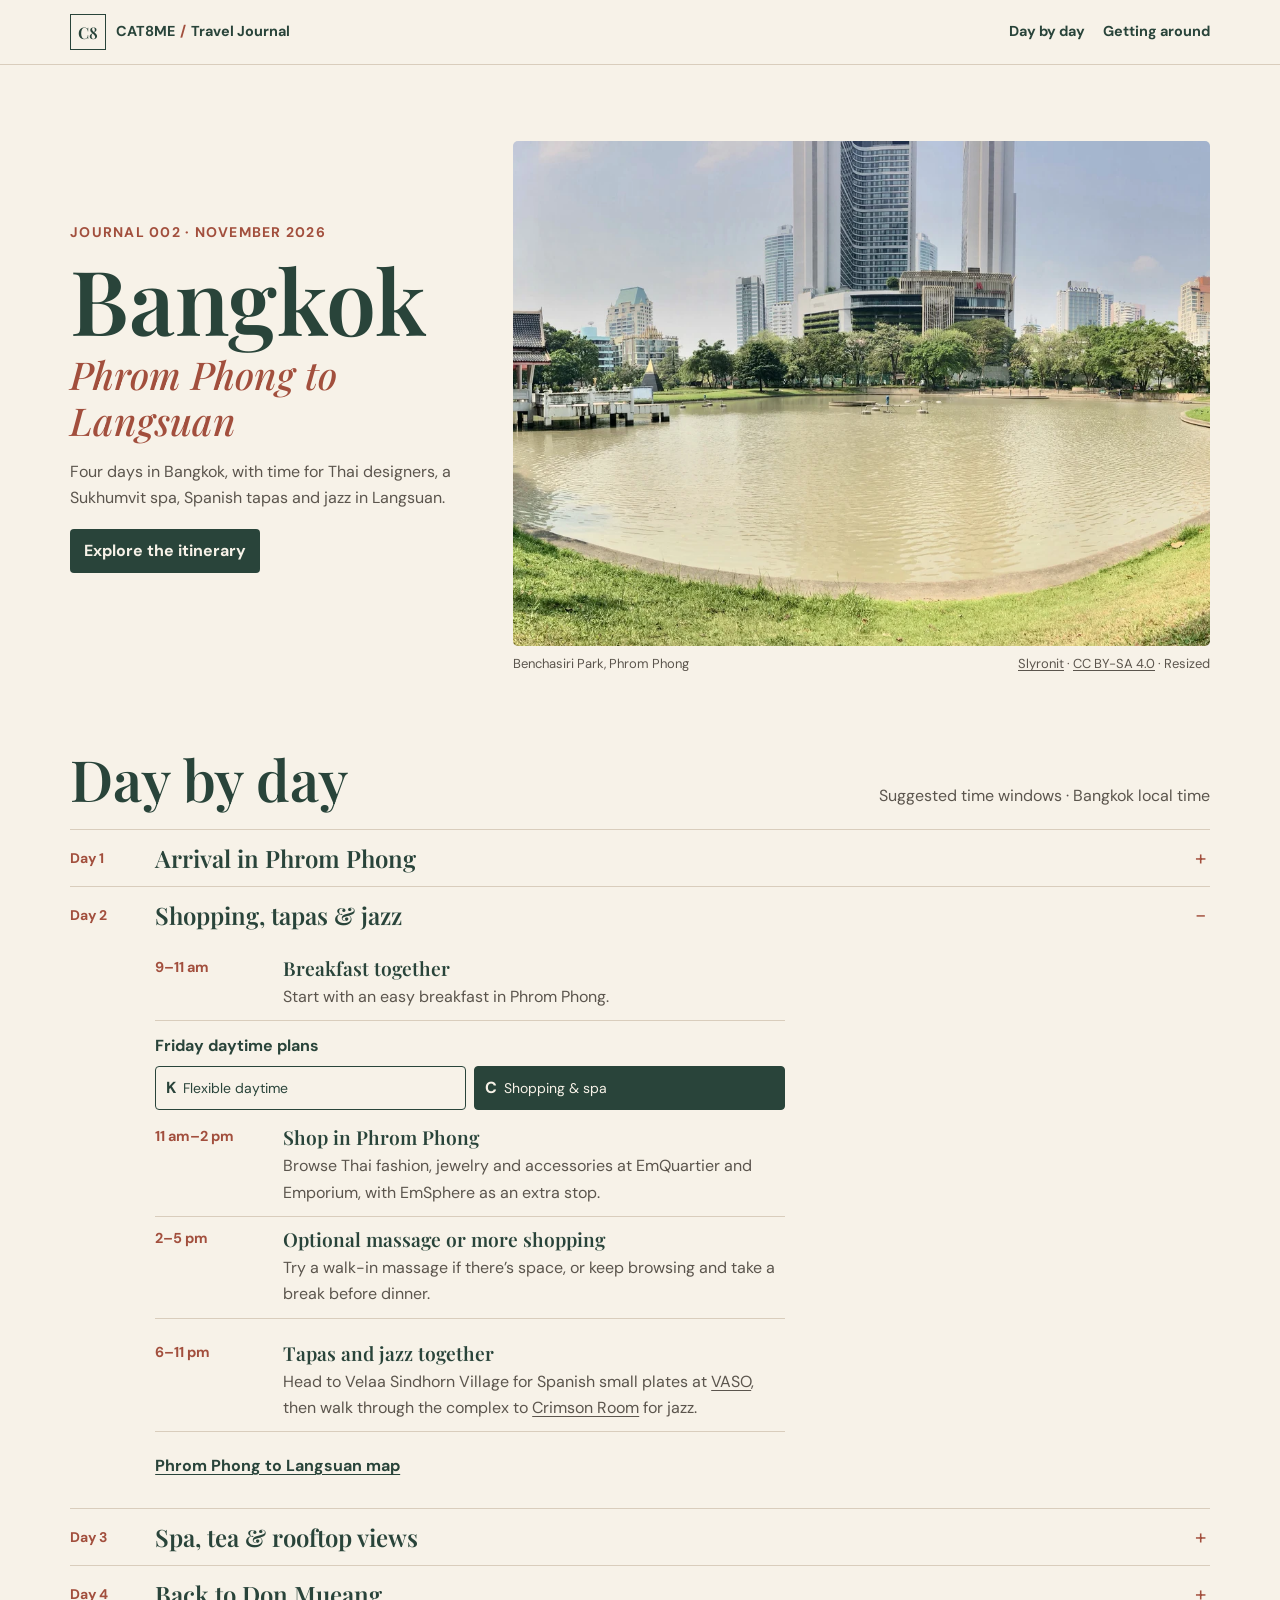
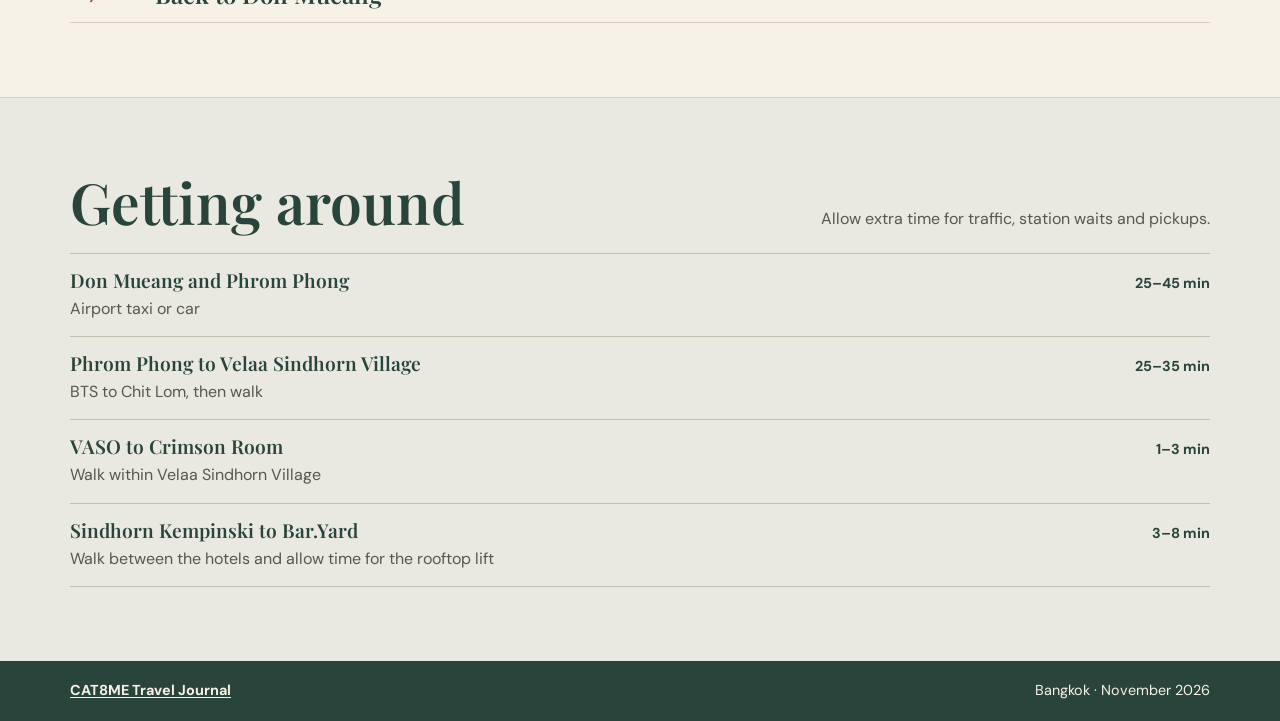
==== trips/002-2026-11-bangkok/index.html @ 8de7aae2 "Publish Bangkok as Travel Journal 002" ====
<!doctype html>
<html lang="en">
<head>
<meta charset="utf-8">
<meta name="viewport" content="width=device-width, initial-scale=1">
<meta name="theme-color" content="#29443A">
<meta name="description" content="A four-day Bangkok travel journal from Phrom Phong to Langsuan.">
<title>Bangkok · CAT8ME Travel Journal</title>
<link rel="stylesheet" href="https://fonts.googleapis.com/css2?family=DM+Sans:wght@400;500;600;700&amp;family=Playfair+Display:ital,wght@0,600;1,500&amp;display=swap">
<link rel="stylesheet" href="assets/journal.css">
<style>body { margin: 0; }</style>
</head>
<body>
<article id="bangkok-journal" lang="en">
  <header class="bj-header">
    <a class="bj-brand" href="../../" aria-label="CAT8ME Travel Journal home">
      <span class="bj-mark" aria-hidden="true">C8</span>
      <span>CAT8ME <span class="bj-brand-divider">/</span> Travel Journal</span>
    </a>
    <nav aria-label="Bangkok journal sections">
      <a href="#bj-days">Day by day</a>
      <a href="#bj-transit">Getting around</a>
    </nav>
  </header>

  <section class="bj-hero bj-wrap" aria-labelledby="bj-title">
    <div class="bj-hero-copy">
      <p class="bj-kicker">Journal 002 · November 2026</p>
      <h1 id="bj-title">Bangkok</h1>
      <p class="bj-deck">Phrom Phong to Langsuan</p>
      <p class="bj-summary">Four days in Bangkok, with time for Thai designers, a Sukhumvit spa, Spanish tapas and jazz in Langsuan.</p>
      <a class="bj-action" href="#bj-days">Explore the itinerary</a>
    </div>
    <figure class="bj-hero-photo">
      <img src="assets/benchasiri-park.webp" alt="The lake and pavilion at Benchasiri Park, with the Phrom Phong skyline behind them" width="1760" height="738" fetchpriority="high">
      <figcaption>
        <span>Benchasiri Park, Phrom Phong</span>
        <span><a href="https://commons.wikimedia.org/wiki/File:Benchasiri_Park,_Bangkok_Panorama.jpg" target="_blank" rel="noopener noreferrer">Slyronit</a> · <a href="https://creativecommons.org/licenses/by-sa/4.0/" target="_blank" rel="noopener noreferrer">CC BY-SA 4.0</a> · Resized</span>
      </figcaption>
    </figure>
  </section>

  <section class="bj-section bj-wrap" id="bj-days" aria-labelledby="bj-days-heading">
    <div class="bj-section-top">
      <h2 id="bj-days-heading">Day by day</h2>
      <p>Suggested time windows · Bangkok local time</p>
    </div>
    <div class="bj-days">
      <details name="bangkok-days">
        <summary><span class="bj-day-label">Day 1</span><strong>Arrival in Phrom Phong</strong></summary>
        <div class="bj-day-body">
          <div class="bj-slot">
            <p class="bj-slot-time">Evening</p>
            <div><h3>Don Mueang to Sukhumvit</h3><p>From Don Mueang International Airport, take an airport taxi or arrange a car to Phrom Phong. Allow time for immigration, bags and pickup.</p></div>
          </div>
          <a class="bj-link" href="https://www.google.com/maps/dir/?api=1&amp;origin=Don+Mueang+International+Airport&amp;destination=Phrom+Phong+BTS+Station&amp;travelmode=driving" target="_blank" rel="noopener noreferrer">Airport to Phrom Phong map</a>
        </div>
      </details>

      <details name="bangkok-days" open>
        <summary><span class="bj-day-label">Day 2</span><strong>Shopping, tapas &amp; jazz</strong></summary>
        <div class="bj-day-body">
          <div class="bj-slot">
            <p class="bj-slot-time">9–11 am</p>
            <div><h3>Breakfast together</h3><p>Start with an easy breakfast in Phrom Phong.</p></div>
          </div>
          <fieldset class="bj-plans">
            <legend>Friday daytime plans</legend>
            <div class="bj-plan-choice">
              <input type="radio" id="bj-plan-k" name="bangkok-friday-plan">
              <label for="bj-plan-k">K <span>Flexible daytime</span></label>
              <input type="radio" id="bj-plan-c" name="bangkok-friday-plan" checked>
              <label for="bj-plan-c">C <span>Shopping &amp; spa</span></label>
              <div class="bj-plan-content">
                <section class="bj-k-plan" aria-label="K’s daytime plan">
                  <div class="bj-slot">
                    <p class="bj-slot-time">11 am–5 pm</p>
                    <div><h3>Independent daytime plans</h3><p>Keep the middle of the day flexible. Leave a travel buffer for Langsuan in the evening.</p></div>
                  </div>
                </section>
                <section class="bj-c-plan" aria-label="C’s daytime plan">
                  <div class="bj-slot">
                    <p class="bj-slot-time">11 am–2 pm</p>
                    <div><h3>Shop in Phrom Phong</h3><p>Browse Thai fashion, jewelry and accessories at EmQuartier and Emporium, with EmSphere as an extra stop.</p></div>
                  </div>
                  <div class="bj-slot">
                    <p class="bj-slot-time">2–5 pm</p>
                    <div><h3>Optional massage or more shopping</h3><p>Try a walk-in massage if there’s space, or keep browsing and take a break before dinner.</p></div>
                  </div>
                </section>
              </div>
            </div>
          </fieldset>
          <div class="bj-slot">
            <p class="bj-slot-time">6–11 pm</p>
            <div><h3>Tapas and jazz together</h3><p>Head to Velaa Sindhorn Village for Spanish small plates at <a href="https://www.akarahospitality.com/restaurant/vasobangkok" target="_blank" rel="noopener noreferrer">VASO</a>, then walk through the complex to <a href="https://www.crimsonroombkk.com/contact-us" target="_blank" rel="noopener noreferrer">Crimson Room</a> for jazz.</p></div>
          </div>
          <a class="bj-link" href="https://www.google.com/maps/dir/?api=1&amp;origin=Phrom+Phong+BTS+Station&amp;destination=Velaa+Sindhorn+Village+Bangkok&amp;travelmode=transit" target="_blank" rel="noopener noreferrer">Phrom Phong to Langsuan map</a>
        </div>
      </details>

      <details name="bangkok-days">
        <summary><span class="bj-day-label">Day 3</span><strong>Spa, tea &amp; rooftop views</strong></summary>
        <div class="bj-day-body">
          <div class="bj-slot">
            <p class="bj-slot-time">9 am–1 pm</p>
            <div><h3>Spa in Sukhumvit</h3><p>Start with breakfast and a visit to <a href="https://oasisspa.net/en/destination/bangkok/Sukhumvit31/" target="_blank" rel="noopener noreferrer">Oasis Spa Sukhumvit 31</a>.</p></div>
          </div>
          <div class="bj-slot">
            <p class="bj-slot-time">1–5 pm</p>
            <div><h3>EmQuartier and the glass atrium</h3><p>Return to EmQuartier for a slower browse, then head to Sindhorn Kempinski for coffee and dessert.</p></div>
          </div>
          <div class="bj-slot">
            <p class="bj-slot-time">6–10 pm</p>
            <div><h3>Dinner and skyline views</h3><p>Finish the day at <a href="https://www.kimptonmaalaibangkok.com/bangkok-restaurants/baryard-rooftop-bar/" target="_blank" rel="noopener noreferrer">Bar.Yard</a>, on the rooftop at Kimpton Maa-Lai.</p></div>
          </div>
          <nav class="bj-route-links" aria-label="Day 3 map directions">
            <a class="bj-link" href="https://www.google.com/maps/dir/?api=1&amp;origin=Oasis+Spa+Sukhumvit+31+Bangkok&amp;destination=EmQuartier+Bangkok&amp;travelmode=driving" target="_blank" rel="noopener noreferrer">Oasis Spa to EmQuartier</a>
            <a class="bj-link" href="https://www.google.com/maps/dir/?api=1&amp;origin=EmQuartier+Bangkok&amp;destination=Sindhorn+Kempinski+Hotel+Bangkok&amp;travelmode=driving" target="_blank" rel="noopener noreferrer">EmQuartier to Kempinski</a>
            <a class="bj-link" href="https://www.google.com/maps/dir/?api=1&amp;origin=Sindhorn+Kempinski+Hotel+Bangkok&amp;destination=Bar.Yard+Rooftop+Bar+Kimpton+Maa-Lai+Bangkok&amp;travelmode=walking" target="_blank" rel="noopener noreferrer">Kempinski to Bar.Yard</a>
          </nav>
        </div>
      </details>

      <details name="bangkok-days">
        <summary><span class="bj-day-label">Day 4</span><strong>Back to Don Mueang</strong></summary>
        <div class="bj-day-body">
          <div class="bj-slot">
            <p class="bj-slot-time">Early morning</p>
            <div><h3>Departure</h3><p>Arrange a taxi or car in advance for the airport run. Confirm the terminal and allow time for check-in, security and traffic.</p></div>
          </div>
          <a class="bj-link" href="https://www.google.com/maps/dir/?api=1&amp;origin=Phrom+Phong+BTS+Station&amp;destination=Don+Mueang+International+Airport&amp;travelmode=driving" target="_blank" rel="noopener noreferrer">Phrom Phong to airport map</a>
        </div>
      </details>
    </div>
  </section>

  <section class="bj-transport" id="bj-transit" aria-labelledby="bj-transit-heading">
    <div class="bj-section bj-wrap">
      <div class="bj-section-top">
        <h2 id="bj-transit-heading">Getting around</h2>
        <p>Allow extra time for traffic, station waits and pickups.</p>
      </div>
      <ul class="bj-legs">
        <li><div><h3>Don Mueang and Phrom Phong</h3><p>Airport taxi or car</p></div><strong>25–45 min</strong></li>
        <li><div><h3>Phrom Phong to Velaa Sindhorn Village</h3><p>BTS to Chit Lom, then walk</p></div><strong>25–35 min</strong></li>
        <li><div><h3>VASO to Crimson Room</h3><p>Walk within Velaa Sindhorn Village</p></div><strong>1–3 min</strong></li>
        <li><div><h3>Sindhorn Kempinski to Bar.Yard</h3><p>Walk between the hotels and allow time for the rooftop lift</p></div><strong>3–8 min</strong></li>
      </ul>
    </div>
  </section>

  <footer class="bj-footer">
    <div class="bj-wrap"><a href="../../">CAT8ME Travel Journal</a><span>Bangkok · November 2026</span></div>
  </footer>
</article>
</body>
</html>
---- trips/002-2026-11-bangkok/assets/journal.css ----
#bangkok-journal {
  --bj-forest: #29443A;
  --bj-rust: #A24F3D;
  --bj-blue: #7893A4;
  --bj-gold: #B98A48;
  --bj-ivory: #F7F2E8;
  --bj-ink: #2D2925;
  --bj-line: #d9cdbc;
  --bj-quiet: #5b554d;
  --bj-serif: "Playfair Display", Georgia, serif;
  --bj-sans: "DM Sans", system-ui, sans-serif;
  display: block;
  background: var(--bj-ivory);
  color: var(--bj-ink);
  color-scheme: light;
  font: 400 1rem/1.65 var(--bj-sans);
  letter-spacing: normal;
}
#bangkok-journal *, #bangkok-journal *::before, #bangkok-journal *::after { box-sizing: border-box; }
#bangkok-journal a { color: inherit; text-underline-offset: .16em; }
#bangkok-journal a:focus-visible, #bangkok-journal summary:focus-visible { outline: 2px solid var(--bj-rust); outline-offset: 4px; }
#bangkok-journal h1, #bangkok-journal h2, #bangkok-journal h3, #bangkok-journal p, #bangkok-journal figure { margin: 0; }
#bangkok-journal h1, #bangkok-journal h2, #bangkok-journal h3 {
  color: var(--bj-forest);
  font-family: var(--bj-serif);
  font-weight: 600;
  letter-spacing: normal;
}
#bangkok-journal h2 { font-size: clamp(2.3rem, 5.4vw, 3.55rem); line-height: 1.06; }
#bangkok-journal h3 { font-size: 1.2rem; line-height: 1.3; }
#bangkok-journal .bj-wrap { width: min(1140px, 100% - clamp(36px, 9vw, 120px)); margin-inline: auto; }

#bangkok-journal .bj-header {
  display: flex;
  align-items: center;
  justify-content: space-between;
  flex-wrap: wrap;
  gap: 4px 22px;
  border-bottom: 1px solid var(--bj-line);
  padding: 10px max(calc((100% - 1140px) / 2), clamp(18px, 4.5vw, 60px));
  color: var(--bj-forest);
  font-size: .9rem;
  font-weight: 700;
}
#bangkok-journal .bj-brand { display: flex; align-items: center; gap: 10px; text-decoration: none; }
#bangkok-journal .bj-mark {
  display: grid;
  width: 36px;
  height: 36px;
  place-items: center;
  border: 1px solid var(--bj-forest);
  font: 600 1rem var(--bj-serif);
}
#bangkok-journal .bj-brand-divider { color: var(--bj-rust); margin-inline: .15em; }
#bangkok-journal .bj-header nav { display: flex; flex-wrap: wrap; gap: 0 18px; }
#bangkok-journal .bj-header nav a { display: inline-flex; align-items: center; min-height: 44px; text-decoration: none; }
#bangkok-journal .bj-header a:hover { text-decoration: underline; }

#bangkok-journal .bj-hero { padding-block: clamp(32px, 6.5vw, 76px) 0; }
#bangkok-journal .bj-hero-copy { max-width: 710px; margin-bottom: clamp(22px, 4vw, 36px); }
#bangkok-journal .bj-kicker {
  margin-bottom: 11px;
  color: var(--bj-rust);
  font-size: .875rem;
  font-weight: 700;
  text-transform: uppercase;
  letter-spacing: .09em;
}
#bangkok-journal h1 { font-size: clamp(4rem, 10.5vw, 8.1rem); line-height: .99; }
#bangkok-journal .bj-deck {
  margin-top: 7px;
  color: var(--bj-rust);
  font: italic 500 clamp(1.45rem, 3vw, 2.55rem)/1.2 var(--bj-serif);
}
#bangkok-journal .bj-summary { max-width: 49ch; margin-top: 16px; color: var(--bj-quiet); }
#bangkok-journal .bj-action {
  display: inline-flex;
  align-items: center;
  min-height: 44px;
  margin-top: 17px;
  padding: 8px 14px;
  background: var(--bj-forest);
  color: var(--bj-ivory);
  border-radius: 4px;
  font-weight: 700;
  text-decoration: none;
}
#bangkok-journal .bj-action:hover { text-decoration: underline; }
#bangkok-journal .bj-hero-photo img {
  display: block;
  width: 100%;
  height: auto;
  min-height: 190px;
  object-fit: cover;
  border-radius: 5px;
}
#bangkok-journal figcaption {
  display: flex;
  justify-content: space-between;
  flex-wrap: wrap;
  gap: 2px 18px;
  padding-top: 7px;
  color: var(--bj-quiet);
  font-size: .8125rem;
}

#bangkok-journal .bj-section { padding-block: clamp(36px, 7vw, 74px); scroll-margin-top: 16px; }
#bangkok-journal .bj-section-top {
  display: flex;
  justify-content: space-between;
  align-items: end;
  flex-wrap: wrap;
  gap: 8px 24px;
  margin-bottom: 20px;
}
#bangkok-journal .bj-section-top p { color: var(--bj-quiet); }
#bangkok-journal .bj-days { border-bottom: 1px solid var(--bj-line); }
#bangkok-journal details { display: block; border-top: 1px solid var(--bj-line); }
#bangkok-journal summary {
  display: grid;
  grid-template-columns: 4.7rem 1fr 1.25em;
  align-items: center;
  min-height: 56px;
  gap: 10px;
  padding-block: 10px;
  list-style: none;
  cursor: pointer;
  color: var(--bj-forest);
}
#bangkok-journal summary::-webkit-details-marker { display: none; }
#bangkok-journal summary::after { content: "+"; color: var(--bj-rust); font-size: 1.3rem; line-height: 1; text-align: center; }
#bangkok-journal details[open] summary::after { content: "−"; }
#bangkok-journal summary:hover strong { text-decoration: underline; text-underline-offset: .16em; }
#bangkok-journal summary strong { font: 600 clamp(1.08rem, 2.25vw, 1.5rem)/1.25 var(--bj-serif); }
#bangkok-journal .bj-day-label { color: var(--bj-rust); font-size: .875rem; font-weight: 700; }
#bangkok-journal .bj-day-body { display: grid; gap: 12px; max-width: 715px; padding: 3px 0 20px calc(4.7rem + 10px); }
#bangkok-journal .bj-day-body p { color: var(--bj-quiet); margin-top: 3px; }
#bangkok-journal .bj-link { width: fit-content; color: var(--bj-forest); font-weight: 700; min-height: 44px; display: inline-flex; align-items: center; }

#bangkok-journal .bj-transport {
  background: color-mix(in srgb, var(--bj-blue) 11%, var(--bj-ivory));
  border-top: 1px solid var(--bj-line);
  scroll-margin-top: 16px;
}
#bangkok-journal .bj-legs { list-style: none; padding: 0; margin: 0; border-bottom: 1px solid #c3bdaf; }
#bangkok-journal .bj-legs li {
  display: flex;
  justify-content: space-between;
  align-items: baseline;
  gap: 8px 20px;
  padding-block: 14px;
  border-top: 1px solid #c3bdaf;
}
#bangkok-journal .bj-legs p { color: var(--bj-quiet); margin-top: 3px; }
#bangkok-journal .bj-legs strong { color: var(--bj-forest); white-space: nowrap; font-variant-numeric: tabular-nums; font-size: .9rem; }
#bangkok-journal .bj-footer { background: var(--bj-forest); color: var(--bj-ivory); }
#bangkok-journal .bj-footer div { display: flex; justify-content: space-between; flex-wrap: wrap; gap: 4px 20px; padding-block: 18px; font-size: .9rem; }
#bangkok-journal .bj-footer a { font-weight: 700; }

@media (min-width: 700px) {
  #bangkok-journal .bj-hero { display: grid; grid-template-columns: minmax(0, .75fr) minmax(0, 1.25fr); align-items: center; gap: 24px; }
  #bangkok-journal .bj-hero-copy { margin-bottom: 0; padding-bottom: 22px; }
  #bangkok-journal h1 { font-size: clamp(4rem, 7vw, 7rem); }
  #bangkok-journal .bj-hero-photo img { aspect-ratio: 1.38; }
}
@media (max-width: 450px) {
  #bangkok-journal summary { grid-template-columns: 3.35rem 1fr 1em; gap: 6px; }
  #bangkok-journal .bj-day-body { padding-left: 0; }
  #bangkok-journal .bj-legs li { flex-wrap: wrap; }
  #bangkok-journal .bj-legs strong { color: var(--bj-rust); }
}

#bangkok-journal .bj-route-links { display: flex; flex-wrap: wrap; gap: 0 18px; }

#bangkok-journal .bj-slot {
  display: grid;
  grid-template-columns: minmax(6rem, 7.25rem) minmax(0, 1fr);
  gap: 7px 12px;
  padding-block: 10px;
  border-bottom: 1px solid var(--bj-line);
}
#bangkok-journal .bj-slot .bj-slot-time {
  margin: 0;
  color: var(--bj-rust);
  font-size: .9rem;
  font-weight: 700;
  font-variant-numeric: tabular-nums;
}
#bangkok-journal .bj-plans {
  min-inline-size: 0;
  margin: 0;
  padding: 0;
  border: 0;
}
#bangkok-journal .bj-plans legend {
  padding: 0;
  margin-bottom: 6px;
  color: var(--bj-forest);
  font-weight: 700;
}
#bangkok-journal .bj-plan-choice {
  position: relative;
  display: grid;
  grid-template-columns: repeat(2, minmax(0, 1fr));
  gap: 5px 8px;
}
#bangkok-journal .bj-plan-choice input {
  position: absolute;
  width: 1px;
  height: 1px;
  clip-path: inset(50%);
}
#bangkok-journal .bj-plan-choice label {
  display: flex;
  align-items: baseline;
  flex-wrap: wrap;
  gap: 1px 7px;
  min-height: 44px;
  padding: 8px 10px;
  border: 1px solid var(--bj-forest);
  border-radius: 4px;
  color: var(--bj-forest);
  font-weight: 700;
  cursor: pointer;
}
#bangkok-journal .bj-plan-choice label span { font-size: .875rem; font-weight: 400; }
#bangkok-journal .bj-plan-choice input:checked + label { background: var(--bj-forest); color: var(--bj-ivory); }
#bangkok-journal .bj-plan-choice input:focus-visible + label { outline: 2px solid var(--bj-rust); outline-offset: 2px; }
#bangkok-journal .bj-plan-content { grid-column: 1 / -1; }
#bangkok-journal .bj-k-plan, #bangkok-journal .bj-c-plan { display: none; }
#bangkok-journal #bj-plan-k:checked ~ .bj-plan-content .bj-k-plan,
#bangkok-journal #bj-plan-c:checked ~ .bj-plan-content .bj-c-plan { display: block; }

@media (max-width: 450px) {
  #bangkok-journal .bj-slot { grid-template-columns: 1fr; gap: 3px; }
}
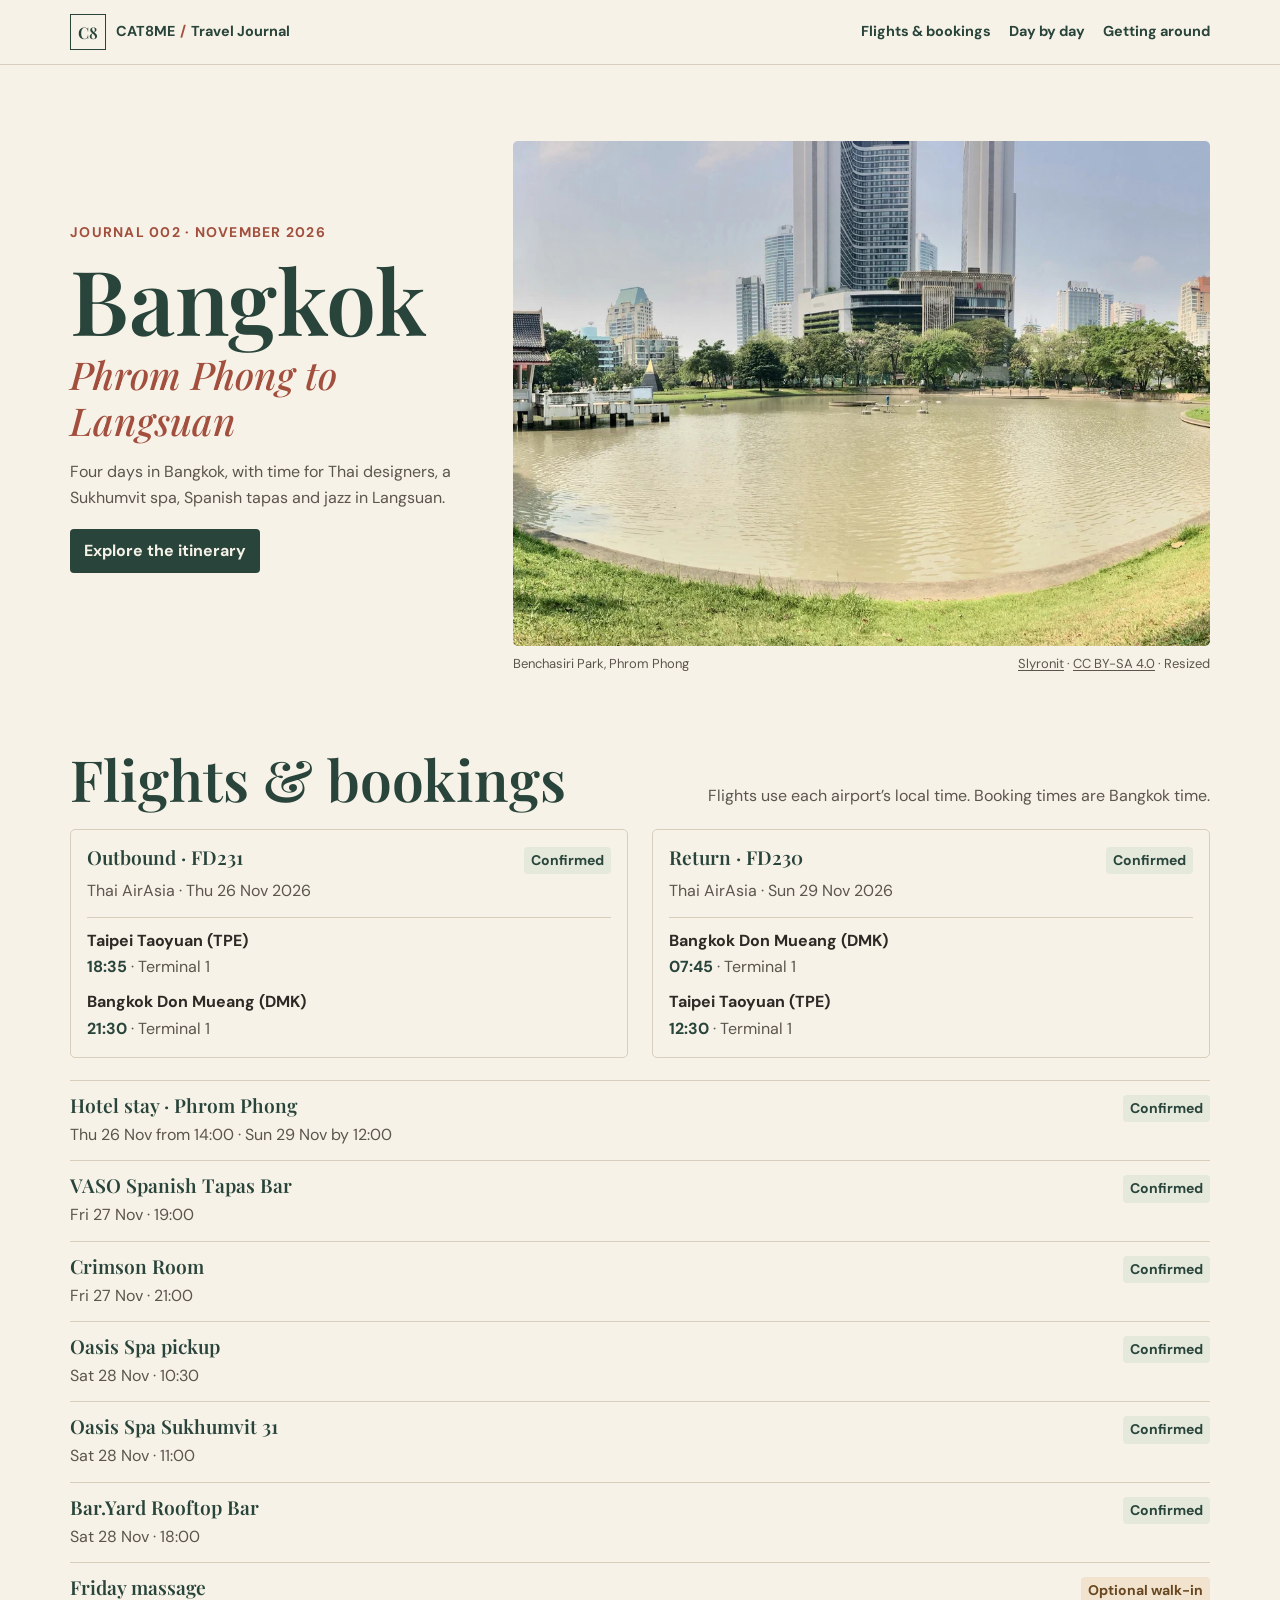
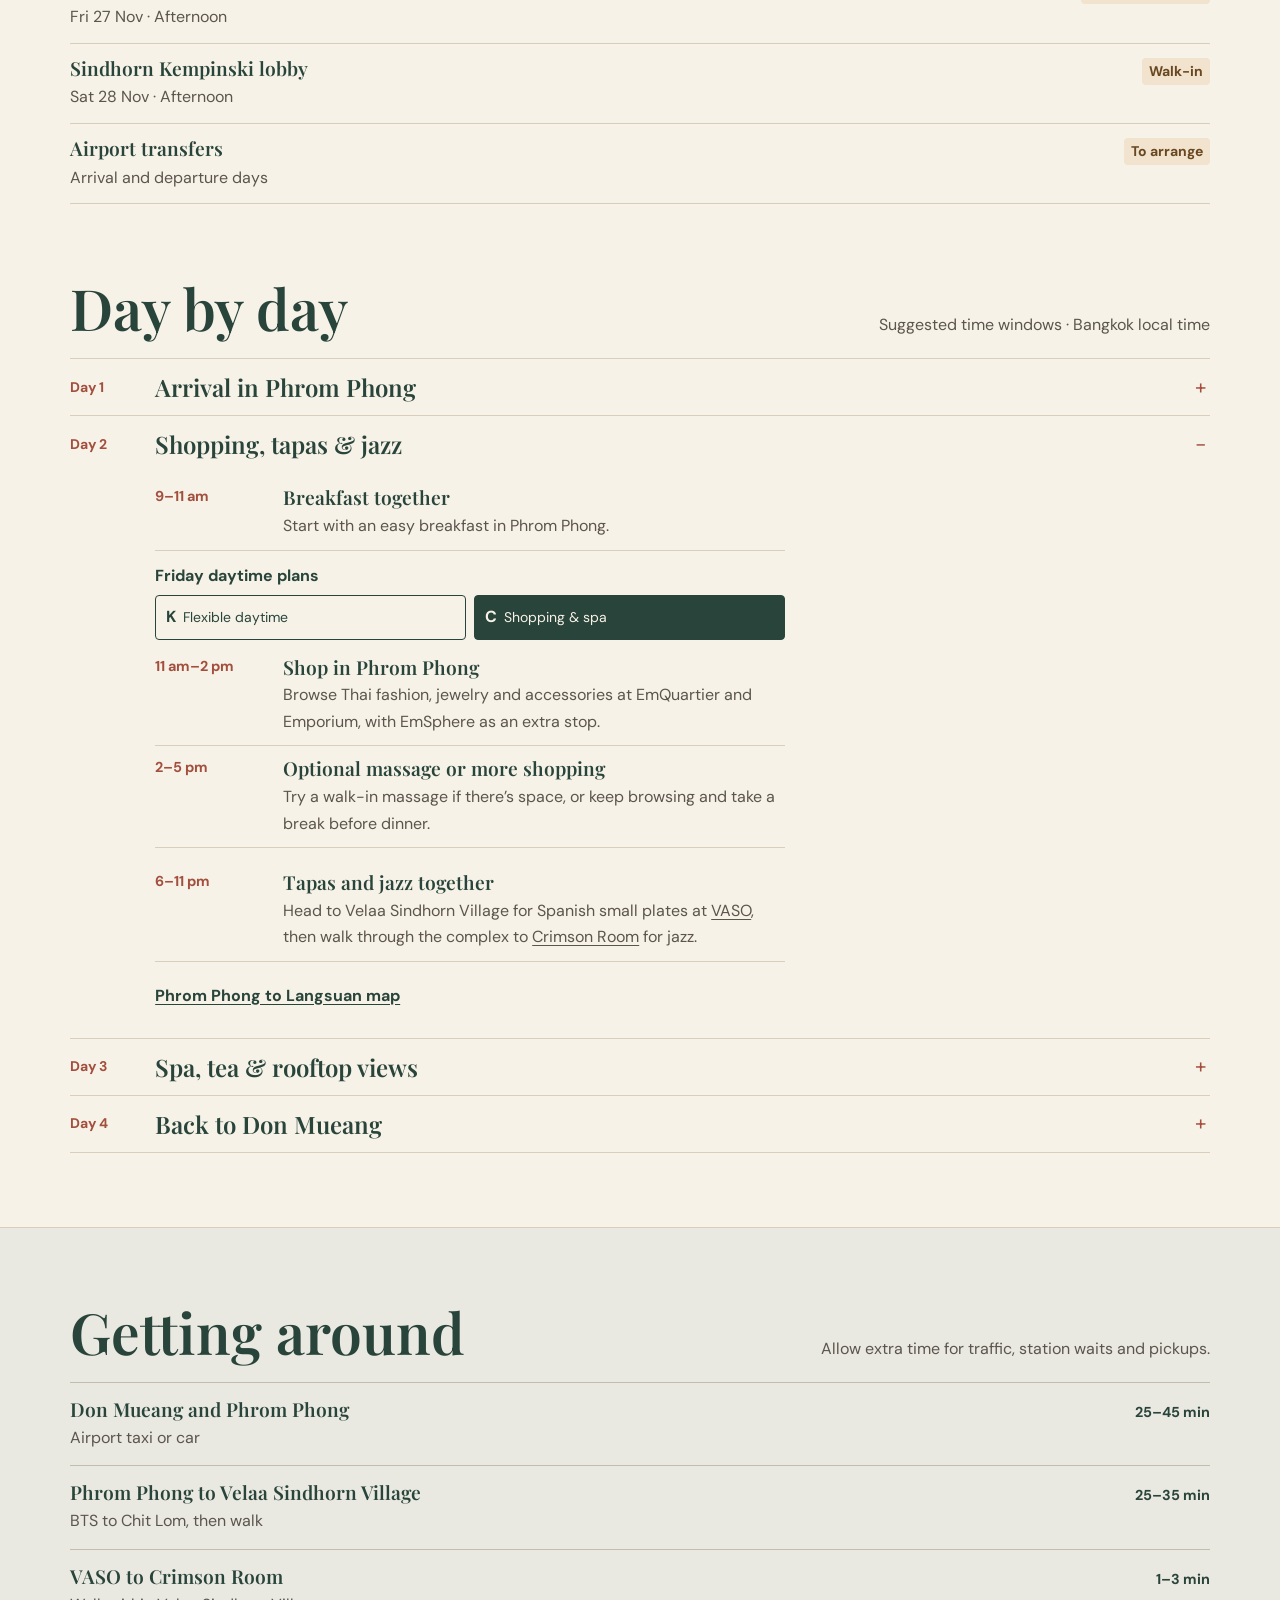
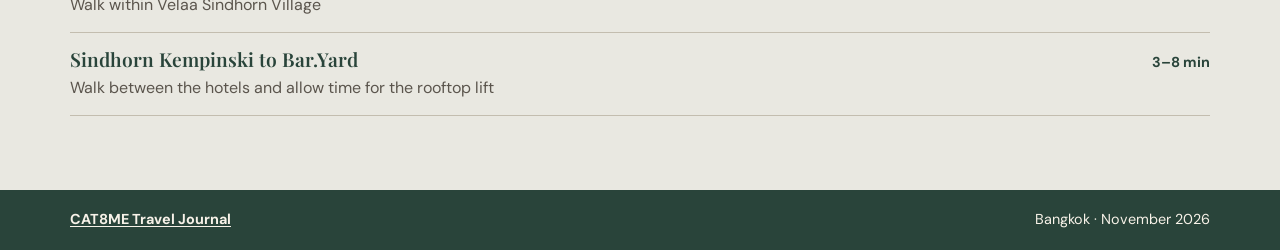
==== commit 2cfeffa1: "Add flight details and booking status to Bangkok journal" ====
--- a/trips/002-2026-11-bangkok/index.html
+++ b/trips/002-2026-11-bangkok/index.html
@@ -7,7 +7,7 @@
 <meta name="description" content="A four-day Bangkok travel journal from Phrom Phong to Langsuan.">
 <title>Bangkok · CAT8ME Travel Journal</title>
 <link rel="stylesheet" href="https://fonts.googleapis.com/css2?family=DM+Sans:wght@400;500;600;700&amp;family=Playfair+Display:ital,wght@0,600;1,500&amp;display=swap">
-<link rel="stylesheet" href="assets/journal.css">
+<link rel="stylesheet" href="assets/journal.css?v=20261119-bookings">
 <style>body { margin: 0; }</style>
 </head>
 <body>
@@ -18,6 +18,7 @@
       <span>CAT8ME <span class="bj-brand-divider">/</span> Travel Journal</span>
     </a>
     <nav aria-label="Bangkok journal sections">
+      <a href="#bj-bookings">Flights &amp; bookings</a>
       <a href="#bj-days">Day by day</a>
       <a href="#bj-transit">Getting around</a>
     </nav>
@@ -38,6 +39,42 @@
         <span><a href="https://commons.wikimedia.org/wiki/File:Benchasiri_Park,_Bangkok_Panorama.jpg" target="_blank" rel="noopener noreferrer">Slyronit</a> · <a href="https://creativecommons.org/licenses/by-sa/4.0/" target="_blank" rel="noopener noreferrer">CC BY-SA 4.0</a> · Resized</span>
       </figcaption>
     </figure>
+  </section>
+
+  <section class="bj-section bj-reference bj-wrap" id="bj-bookings" aria-labelledby="bj-bookings-heading">
+    <div class="bj-section-top">
+      <h2 id="bj-bookings-heading">Flights &amp; bookings</h2>
+      <p>Flights use each airport’s local time. Booking times are Bangkok time.</p>
+    </div>
+    <div class="bj-flights">
+        <article class="bj-flight" aria-label="Outbound flight FD231">
+          <div class="bj-reference-title"><h3>Outbound · FD231</h3><span class="bj-status bj-status-confirmed">Confirmed</span></div>
+          <p class="bj-reference-date">Thai AirAsia · Thu 26 Nov 2026</p>
+          <dl class="bj-flight-stops">
+            <div><dt>Taipei Taoyuan (TPE)</dt><dd><time datetime="2026-11-26T18:35:00+08:00">18:35</time> · Terminal 1</dd></div>
+            <div><dt>Bangkok Don Mueang (DMK)</dt><dd><time datetime="2026-11-26T21:30:00+07:00">21:30</time> · Terminal 1</dd></div>
+          </dl>
+        </article>
+        <article class="bj-flight" aria-label="Return flight FD230">
+          <div class="bj-reference-title"><h3>Return · FD230</h3><span class="bj-status bj-status-confirmed">Confirmed</span></div>
+          <p class="bj-reference-date">Thai AirAsia · Sun 29 Nov 2026</p>
+          <dl class="bj-flight-stops">
+            <div><dt>Bangkok Don Mueang (DMK)</dt><dd><time datetime="2026-11-29T07:45:00+07:00">07:45</time> · Terminal 1</dd></div>
+            <div><dt>Taipei Taoyuan (TPE)</dt><dd><time datetime="2026-11-29T12:30:00+08:00">12:30</time> · Terminal 1</dd></div>
+          </dl>
+        </article>
+    </div>
+    <ul class="bj-booking-list" aria-label="Booking times and status">
+        <li><div><h3>Hotel stay · Phrom Phong</h3><p>Thu 26 Nov from 14:00 · Sun 29 Nov by 12:00</p></div><span class="bj-status bj-status-confirmed">Confirmed</span></li>
+        <li><div><h3>VASO Spanish Tapas Bar</h3><p>Fri 27 Nov · 19:00</p></div><span class="bj-status bj-status-confirmed">Confirmed</span></li>
+        <li><div><h3>Crimson Room</h3><p>Fri 27 Nov · 21:00</p></div><span class="bj-status bj-status-confirmed">Confirmed</span></li>
+        <li><div><h3>Oasis Spa pickup</h3><p>Sat 28 Nov · 10:30</p></div><span class="bj-status bj-status-confirmed">Confirmed</span></li>
+        <li><div><h3>Oasis Spa Sukhumvit 31</h3><p>Sat 28 Nov · 11:00</p></div><span class="bj-status bj-status-confirmed">Confirmed</span></li>
+        <li><div><h3>Bar.Yard Rooftop Bar</h3><p>Sat 28 Nov · 18:00</p></div><span class="bj-status bj-status-confirmed">Confirmed</span></li>
+        <li><div><h3>Friday massage</h3><p>Fri 27 Nov · Afternoon</p></div><span class="bj-status bj-status-pending">Optional walk-in</span></li>
+        <li><div><h3>Sindhorn Kempinski lobby</h3><p>Sat 28 Nov · Afternoon</p></div><span class="bj-status bj-status-pending">Walk-in</span></li>
+        <li><div><h3>Airport transfers</h3><p>Arrival and departure days</p></div><span class="bj-status bj-status-pending">To arrange</span></li>
+    </ul>
   </section>
 
   <section class="bj-section bj-wrap" id="bj-days" aria-labelledby="bj-days-heading">
--- a/trips/002-2026-11-bangkok/assets/journal.css
+++ b/trips/002-2026-11-bangkok/assets/journal.css
@@ -234,3 +234,59 @@
 @media (max-width: 450px) {
   #bangkok-journal .bj-slot { grid-template-columns: 1fr; gap: 3px; }
 }
+
+#bangkok-journal .bj-reference { padding-bottom: 0; }
+#bangkok-journal .bj-flights {
+  display: grid;
+  grid-template-columns: repeat(2, minmax(0, 1fr));
+  gap: 14px 24px;
+  margin-bottom: 22px;
+}
+#bangkok-journal .bj-flight {
+  min-width: 0;
+  padding: 15px 16px;
+  border: 1px solid var(--bj-line);
+  border-radius: 5px;
+}
+#bangkok-journal .bj-reference-title {
+  display: flex;
+  justify-content: space-between;
+  align-items: baseline;
+  gap: 6px 10px;
+  flex-wrap: wrap;
+}
+#bangkok-journal .bj-reference-date { margin-top: 4px; color: var(--bj-quiet); }
+#bangkok-journal .bj-flight-stops {
+  display: grid;
+  gap: 9px;
+  margin: 12px 0 0;
+  padding-top: 10px;
+  border-top: 1px solid var(--bj-line);
+}
+#bangkok-journal .bj-flight-stops dt { font-weight: 700; }
+#bangkok-journal .bj-flight-stops dd { margin: 0; color: var(--bj-quiet); }
+#bangkok-journal .bj-flight-stops time { color: var(--bj-forest); font-weight: 700; }
+#bangkok-journal .bj-booking-list { list-style: none; padding: 0; margin: 0; border-bottom: 1px solid var(--bj-line); }
+#bangkok-journal .bj-booking-list li {
+  display: flex;
+  justify-content: space-between;
+  align-items: baseline;
+  flex-wrap: wrap;
+  gap: 6px 16px;
+  padding-block: 12px;
+  border-top: 1px solid var(--bj-line);
+}
+#bangkok-journal .bj-booking-list p { margin-top: 4px; color: var(--bj-quiet); }
+#bangkok-journal .bj-status {
+  display: inline-block;
+  border-radius: 4px;
+  padding: 2px 7px;
+  color: var(--bj-forest);
+  background: #e4e9dc;
+  font-size: .875rem;
+  font-weight: 700;
+}
+#bangkok-journal .bj-status-pending { background: #f1e3ce; color: #694721; }
+@media (max-width: 560px) {
+  #bangkok-journal .bj-flights { grid-template-columns: 1fr; }
+}
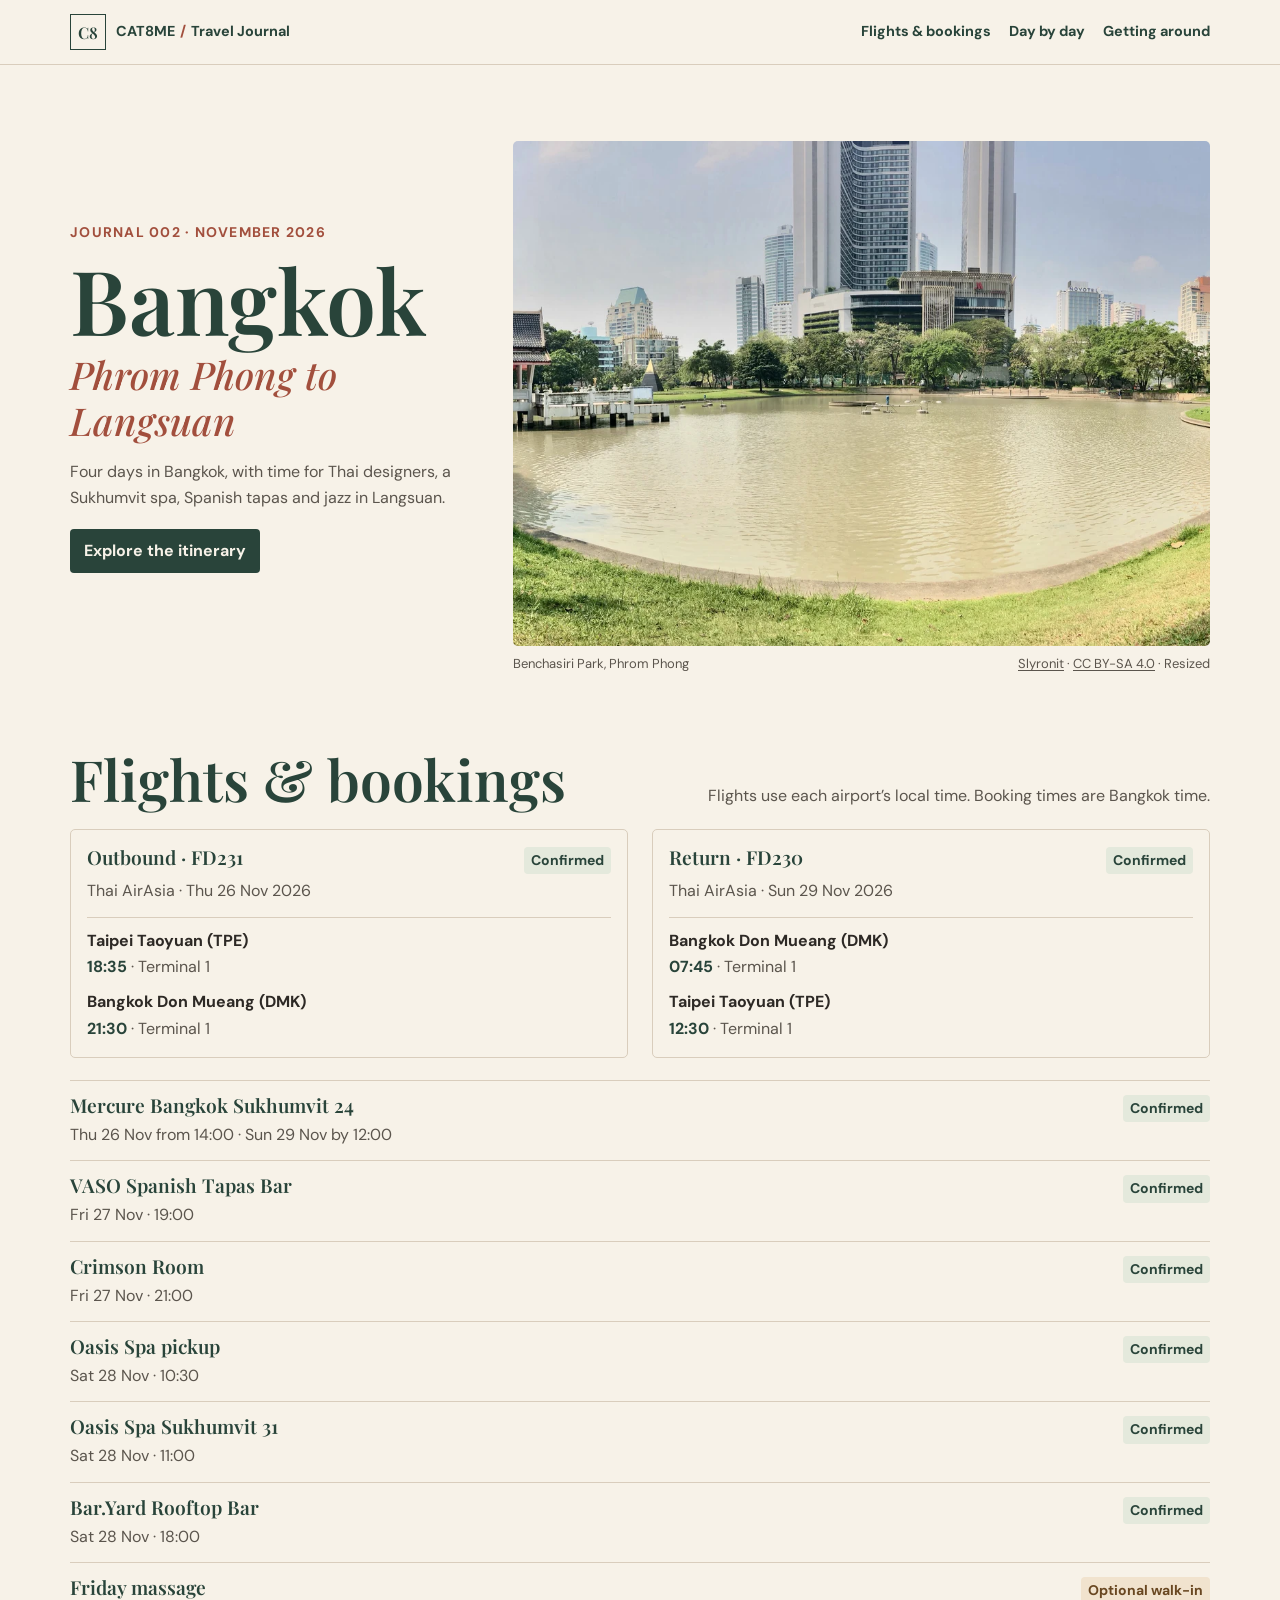
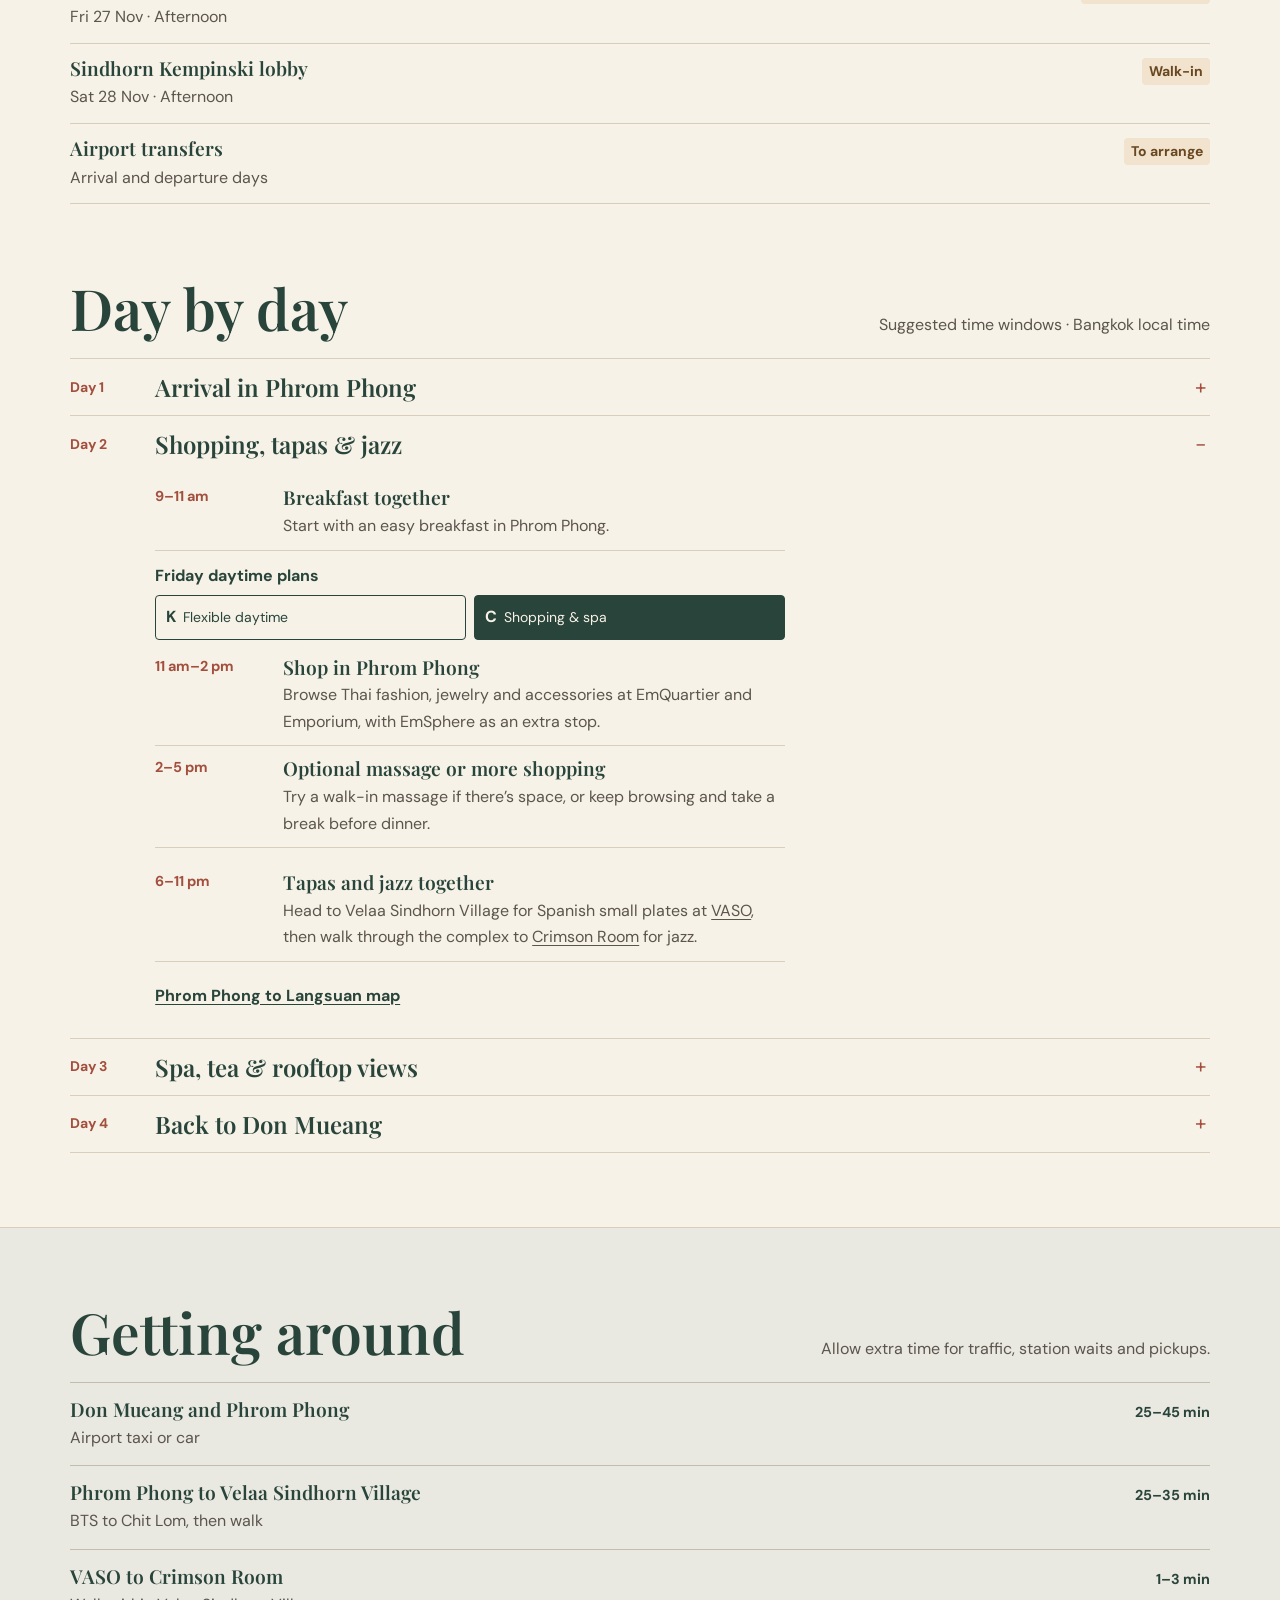
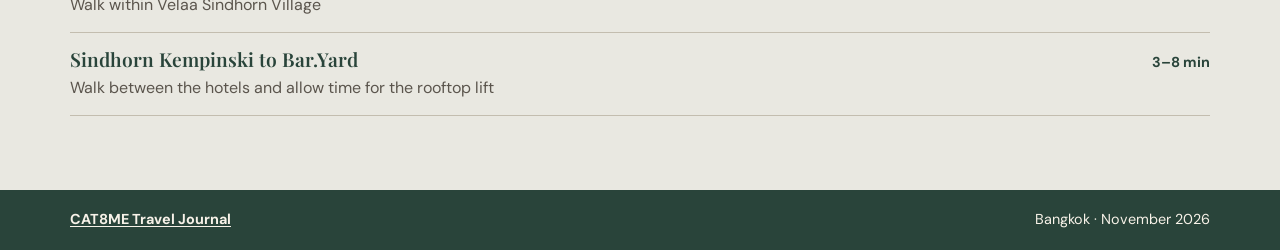
==== commit 0b6f6c80: "Show hotel and K meetup options in Bangkok journal" ====
--- a/trips/002-2026-11-bangkok/index.html
+++ b/trips/002-2026-11-bangkok/index.html
@@ -65,7 +65,7 @@
         </article>
     </div>
     <ul class="bj-booking-list" aria-label="Booking times and status">
-        <li><div><h3>Hotel stay · Phrom Phong</h3><p>Thu 26 Nov from 14:00 · Sun 29 Nov by 12:00</p></div><span class="bj-status bj-status-confirmed">Confirmed</span></li>
+        <li><div><h3>Mercure Bangkok Sukhumvit 24</h3><p>Thu 26 Nov from 14:00 · Sun 29 Nov by 12:00</p></div><span class="bj-status bj-status-confirmed">Confirmed</span></li>
         <li><div><h3>VASO Spanish Tapas Bar</h3><p>Fri 27 Nov · 19:00</p></div><span class="bj-status bj-status-confirmed">Confirmed</span></li>
         <li><div><h3>Crimson Room</h3><p>Fri 27 Nov · 21:00</p></div><span class="bj-status bj-status-confirmed">Confirmed</span></li>
         <li><div><h3>Oasis Spa pickup</h3><p>Sat 28 Nov · 10:30</p></div><span class="bj-status bj-status-confirmed">Confirmed</span></li>
@@ -113,6 +113,15 @@
                   <div class="bj-slot">
                     <p class="bj-slot-time">11 am–5 pm</p>
                     <div><h3>Independent daytime plans</h3><p>Keep the middle of the day flexible. Leave a travel buffer for Langsuan in the evening.</p></div>
+                  </div>
+                  <p class="bj-reference-date"><strong>After daytime plans · Choose one meetup</strong></p>
+                  <div class="bj-slot">
+                    <p class="bj-slot-time">Before 18:20</p>
+                    <div><h3>Option 1 · Meet at the hotel</h3><p>Meet in the Mercure Bangkok Sukhumvit 24 lobby, then head to VASO together.</p></div>
+                  </div>
+                  <div class="bj-slot">
+                    <p class="bj-slot-time">18:50</p>
+                    <div><h3>Option 2 · Meet at VASO</h3><p>Go straight to the entrance of VASO Spanish Tapas Bar in Velaa Sindhorn Village before the 19:00 dinner.</p></div>
                   </div>
                 </section>
                 <section class="bj-c-plan" aria-label="C’s daytime plan">
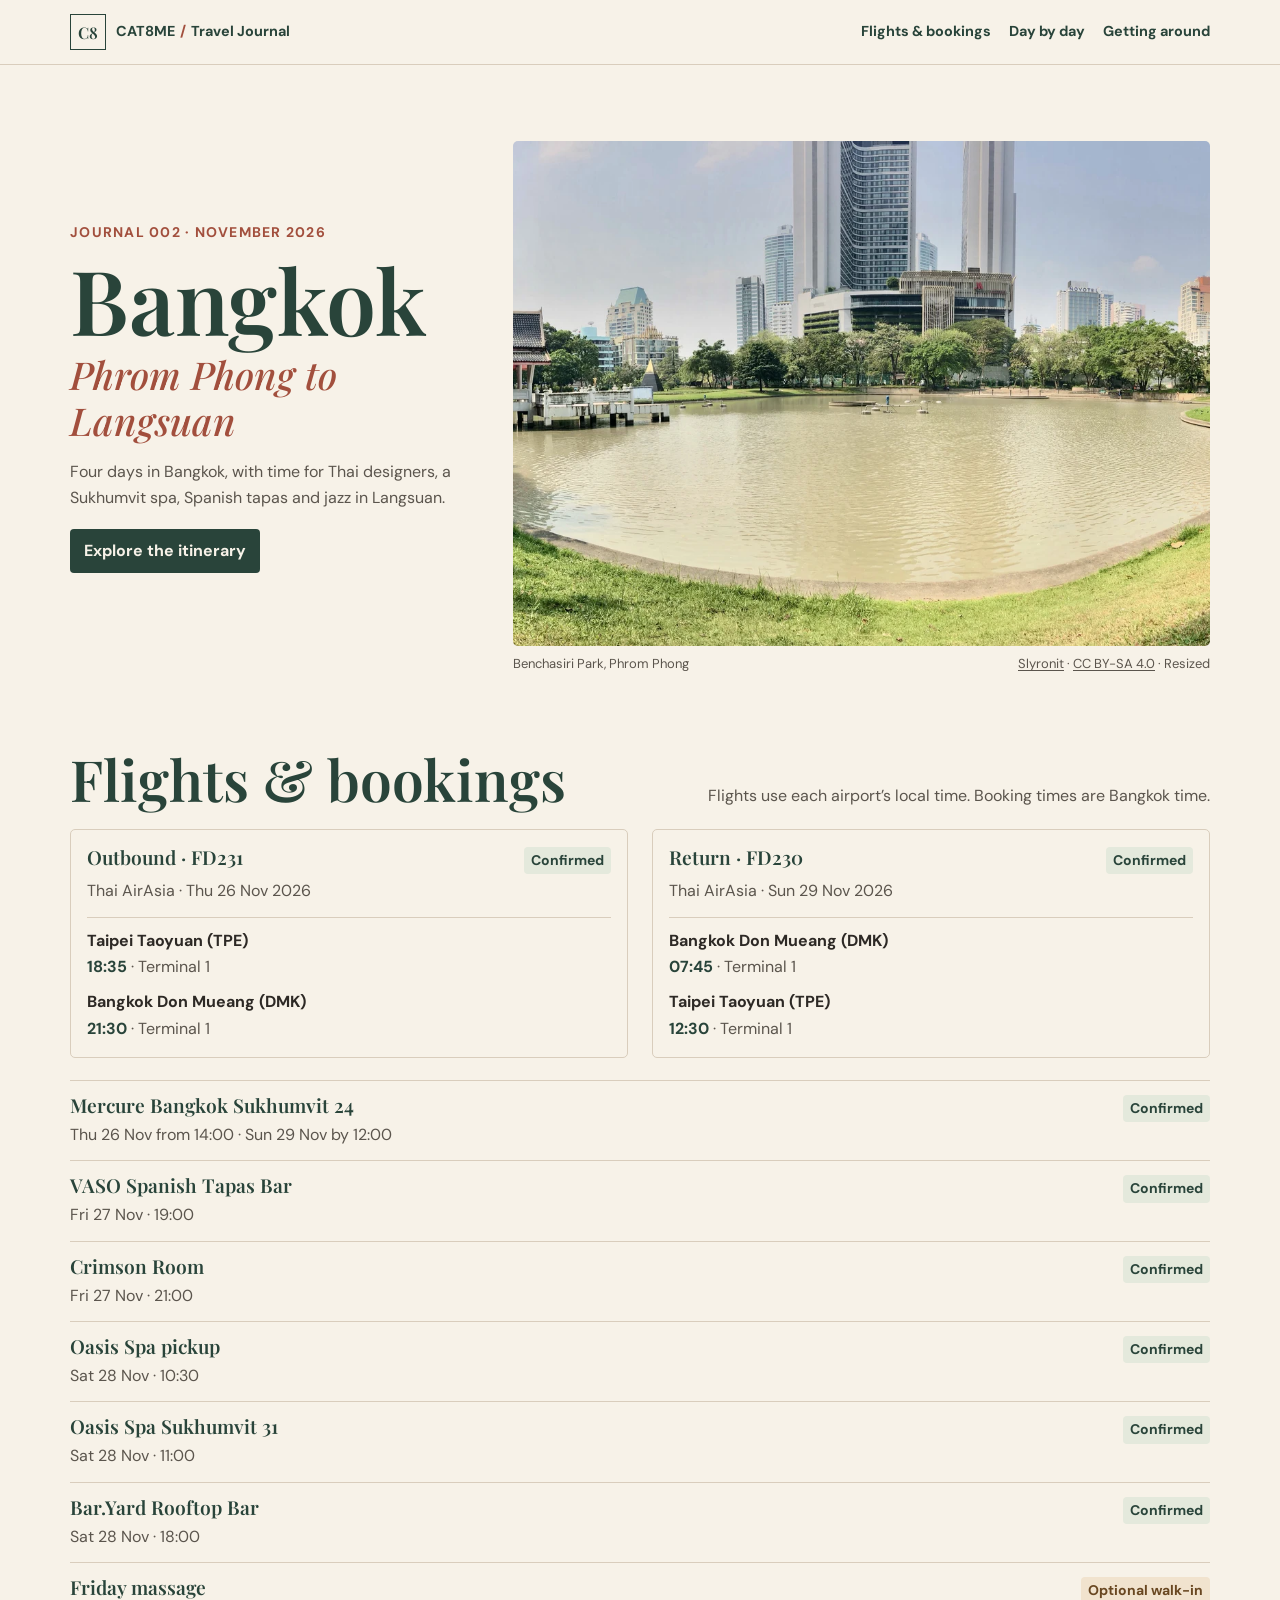
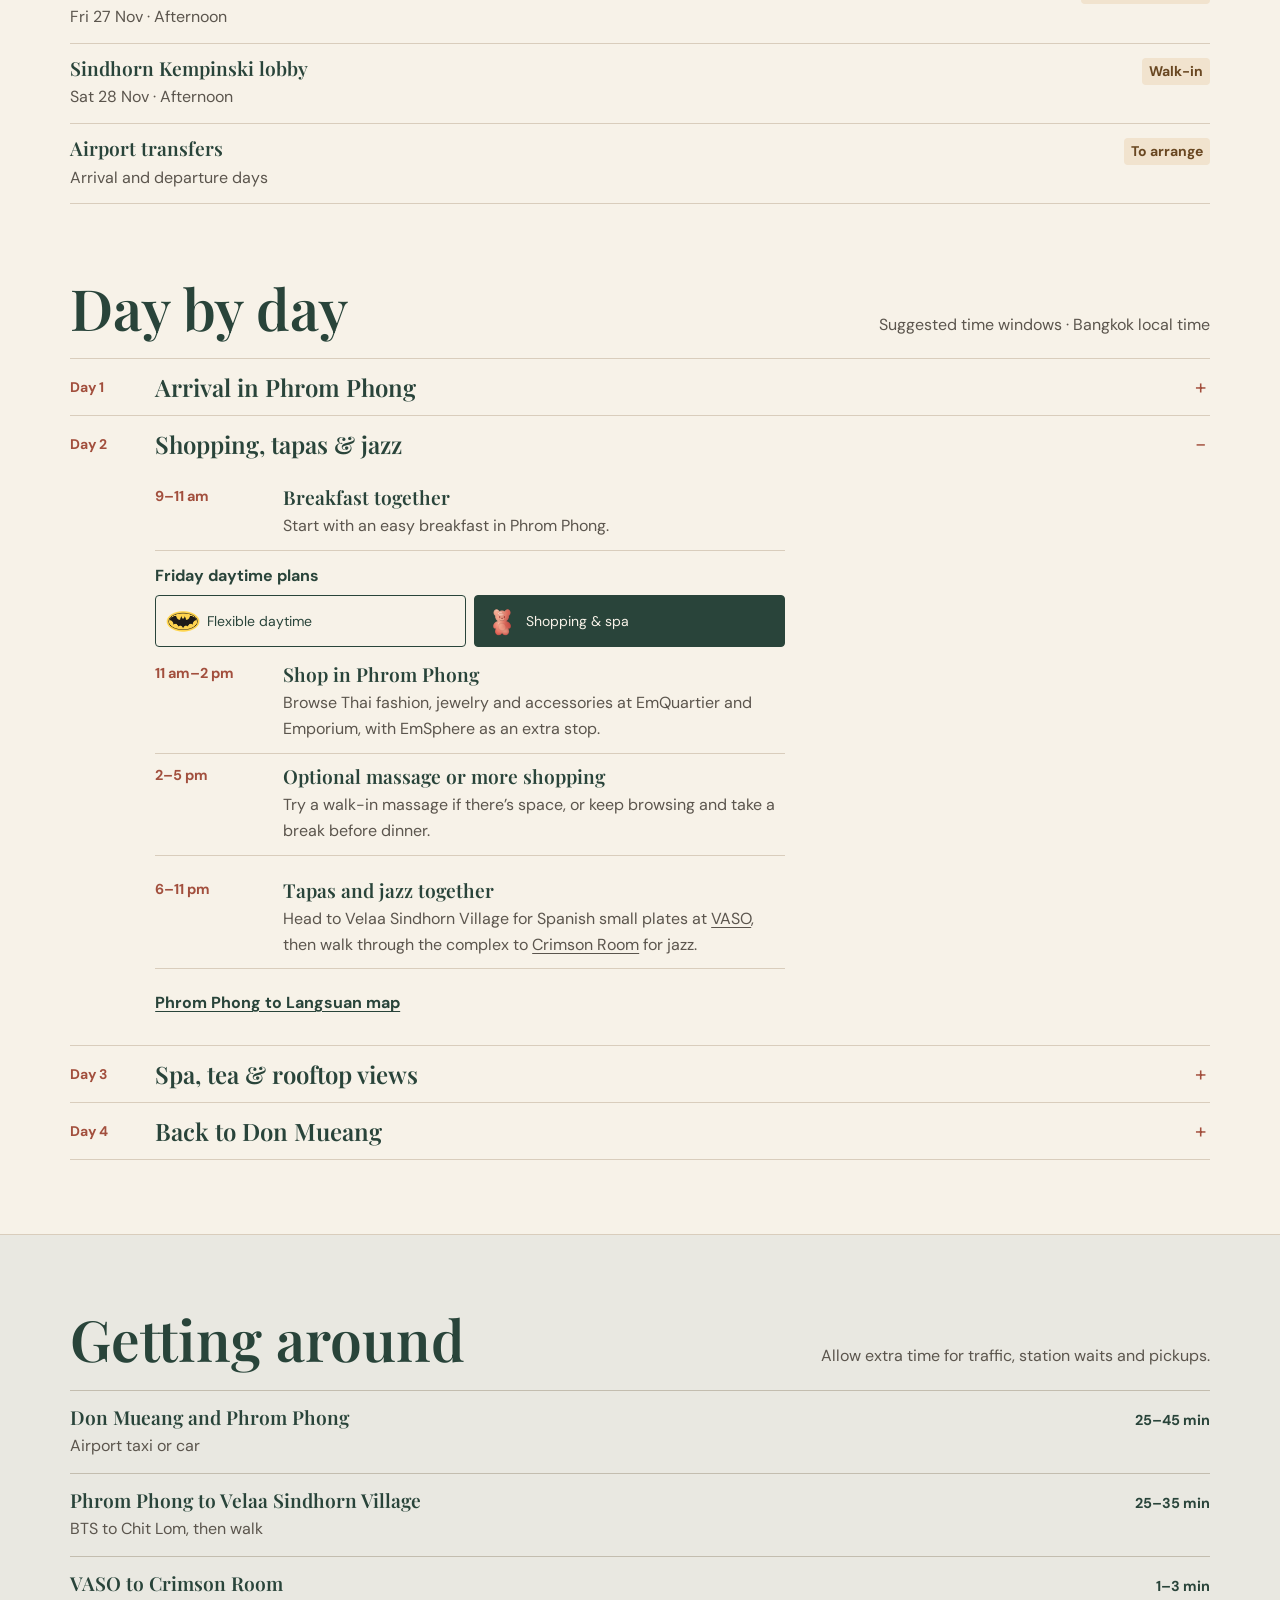
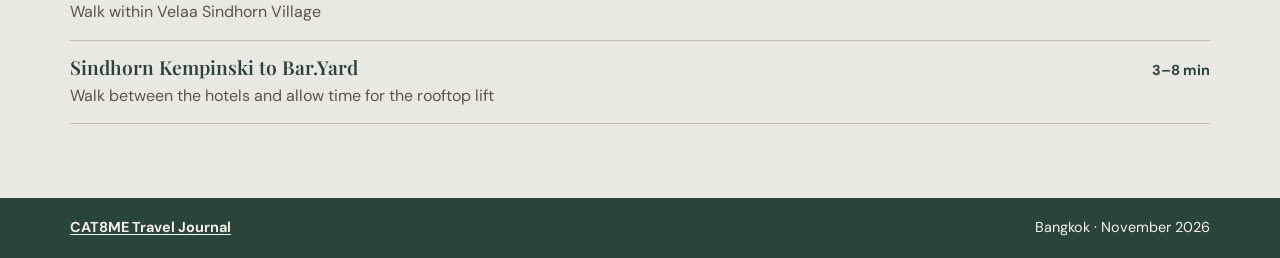
==== commit 47b597a5: "Add selected companion icons to Bangkok 002" ====
--- a/trips/002-2026-11-bangkok/index.html
+++ b/trips/002-2026-11-bangkok/index.html
@@ -7,7 +7,7 @@
 <meta name="description" content="A four-day Bangkok travel journal from Phrom Phong to Langsuan.">
 <title>Bangkok · CAT8ME Travel Journal</title>
 <link rel="stylesheet" href="https://fonts.googleapis.com/css2?family=DM+Sans:wght@400;500;600;700&amp;family=Playfair+Display:ital,wght@0,600;1,500&amp;display=swap">
-<link rel="stylesheet" href="assets/journal.css?v=20261119-bookings">
+<link rel="stylesheet" href="assets/journal.css?v=20261119-companions">
 <style>body { margin: 0; }</style>
 </head>
 <body>
@@ -105,9 +105,9 @@
             <legend>Friday daytime plans</legend>
             <div class="bj-plan-choice">
               <input type="radio" id="bj-plan-k" name="bangkok-friday-plan">
-              <label for="bj-plan-k">K <span>Flexible daytime</span></label>
+              <label for="bj-plan-k"><img class="bj-companion-icon" src="assets/k-bat-badge.png" width="34" height="34" alt="K"><span>Flexible daytime</span></label>
               <input type="radio" id="bj-plan-c" name="bangkok-friday-plan" checked>
-              <label for="bj-plan-c">C <span>Shopping &amp; spa</span></label>
+              <label for="bj-plan-c"><img class="bj-companion-icon" src="assets/c-berry-gummy.png" width="34" height="34" alt="C"><span>Shopping &amp; spa</span></label>
               <div class="bj-plan-content">
                 <section class="bj-k-plan" aria-label="K’s daytime plan">
                   <div class="bj-slot">
--- a/trips/002-2026-11-bangkok/assets/journal.css
+++ b/trips/002-2026-11-bangkok/assets/journal.css
@@ -212,7 +212,7 @@
 }
 #bangkok-journal .bj-plan-choice label {
   display: flex;
-  align-items: baseline;
+  align-items: center;
   flex-wrap: wrap;
   gap: 1px 7px;
   min-height: 44px;
@@ -224,6 +224,13 @@
   cursor: pointer;
 }
 #bangkok-journal .bj-plan-choice label span { font-size: .875rem; font-weight: 400; }
+#bangkok-journal .bj-companion-icon {
+  display: block;
+  flex: 0 0 34px;
+  width: 34px;
+  height: 34px;
+  object-fit: contain;
+}
 #bangkok-journal .bj-plan-choice input:checked + label { background: var(--bj-forest); color: var(--bj-ivory); }
 #bangkok-journal .bj-plan-choice input:focus-visible + label { outline: 2px solid var(--bj-rust); outline-offset: 2px; }
 #bangkok-journal .bj-plan-content { grid-column: 1 / -1; }
